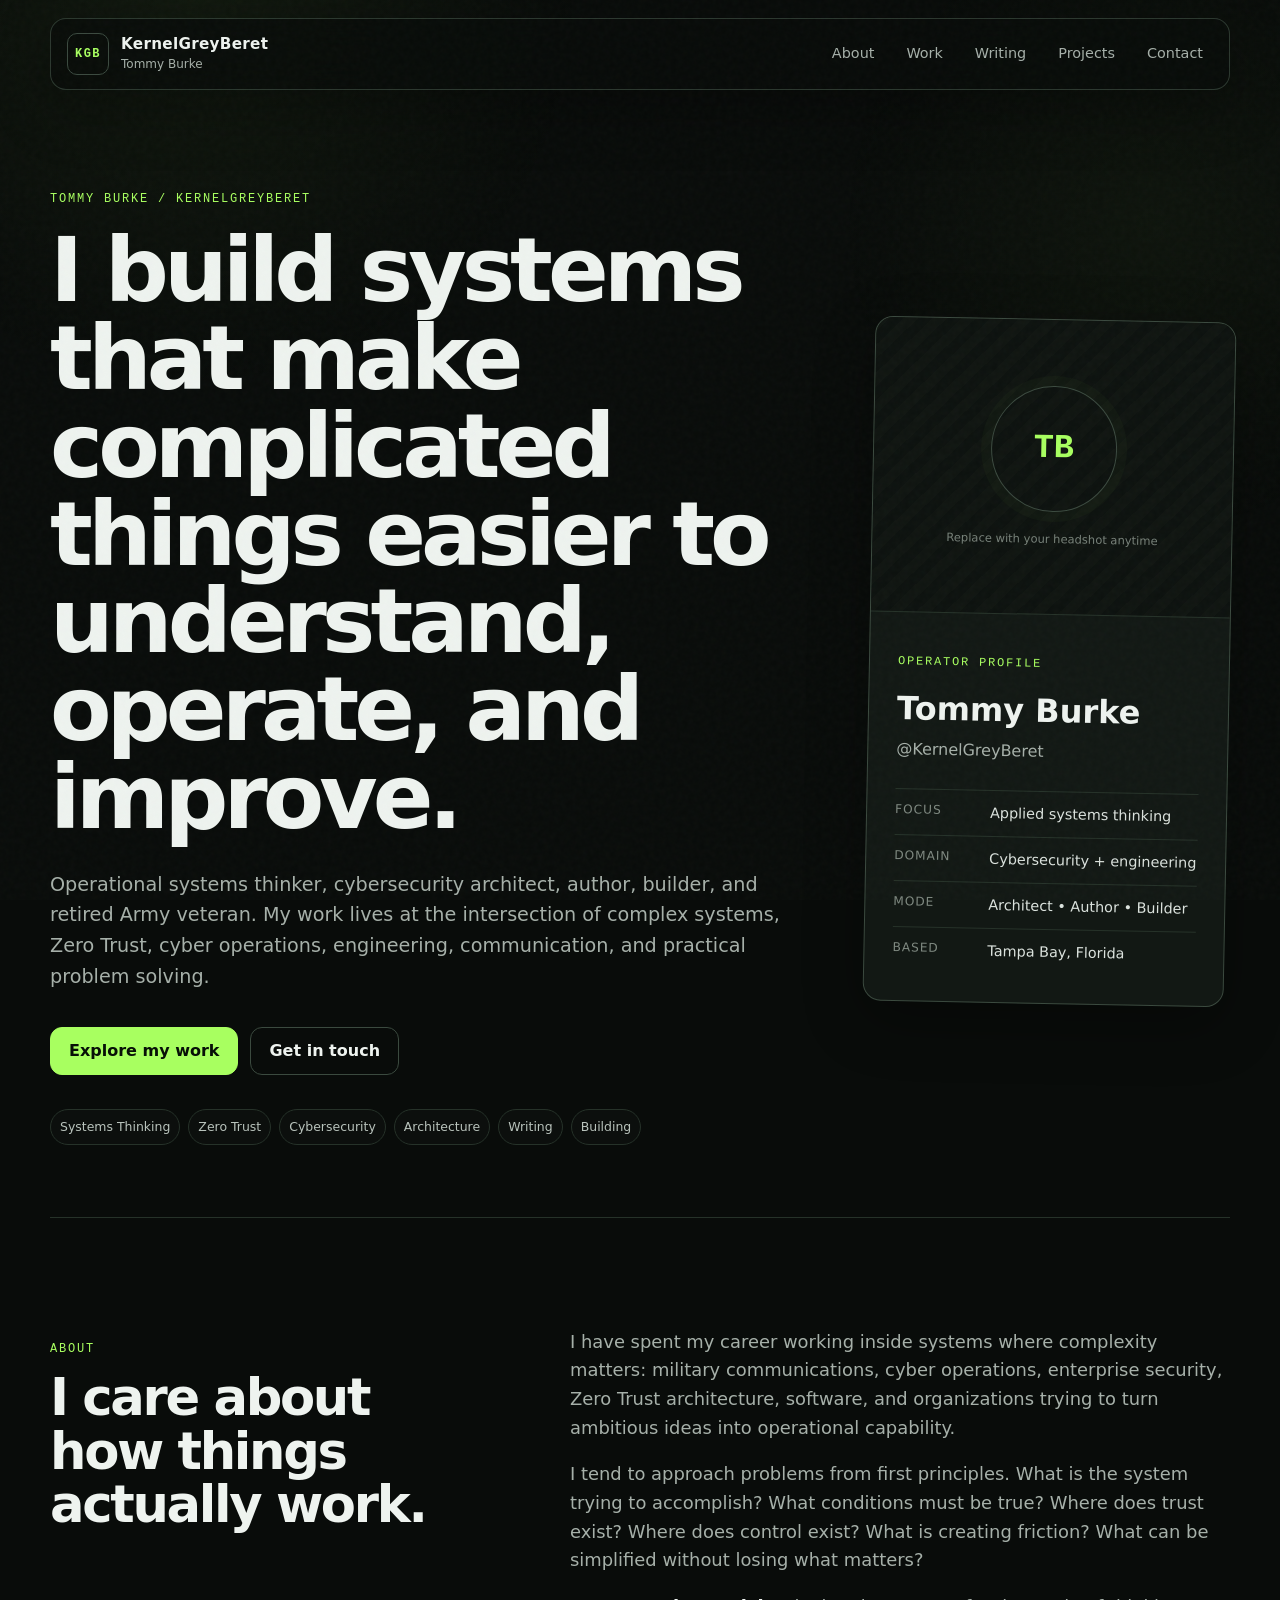
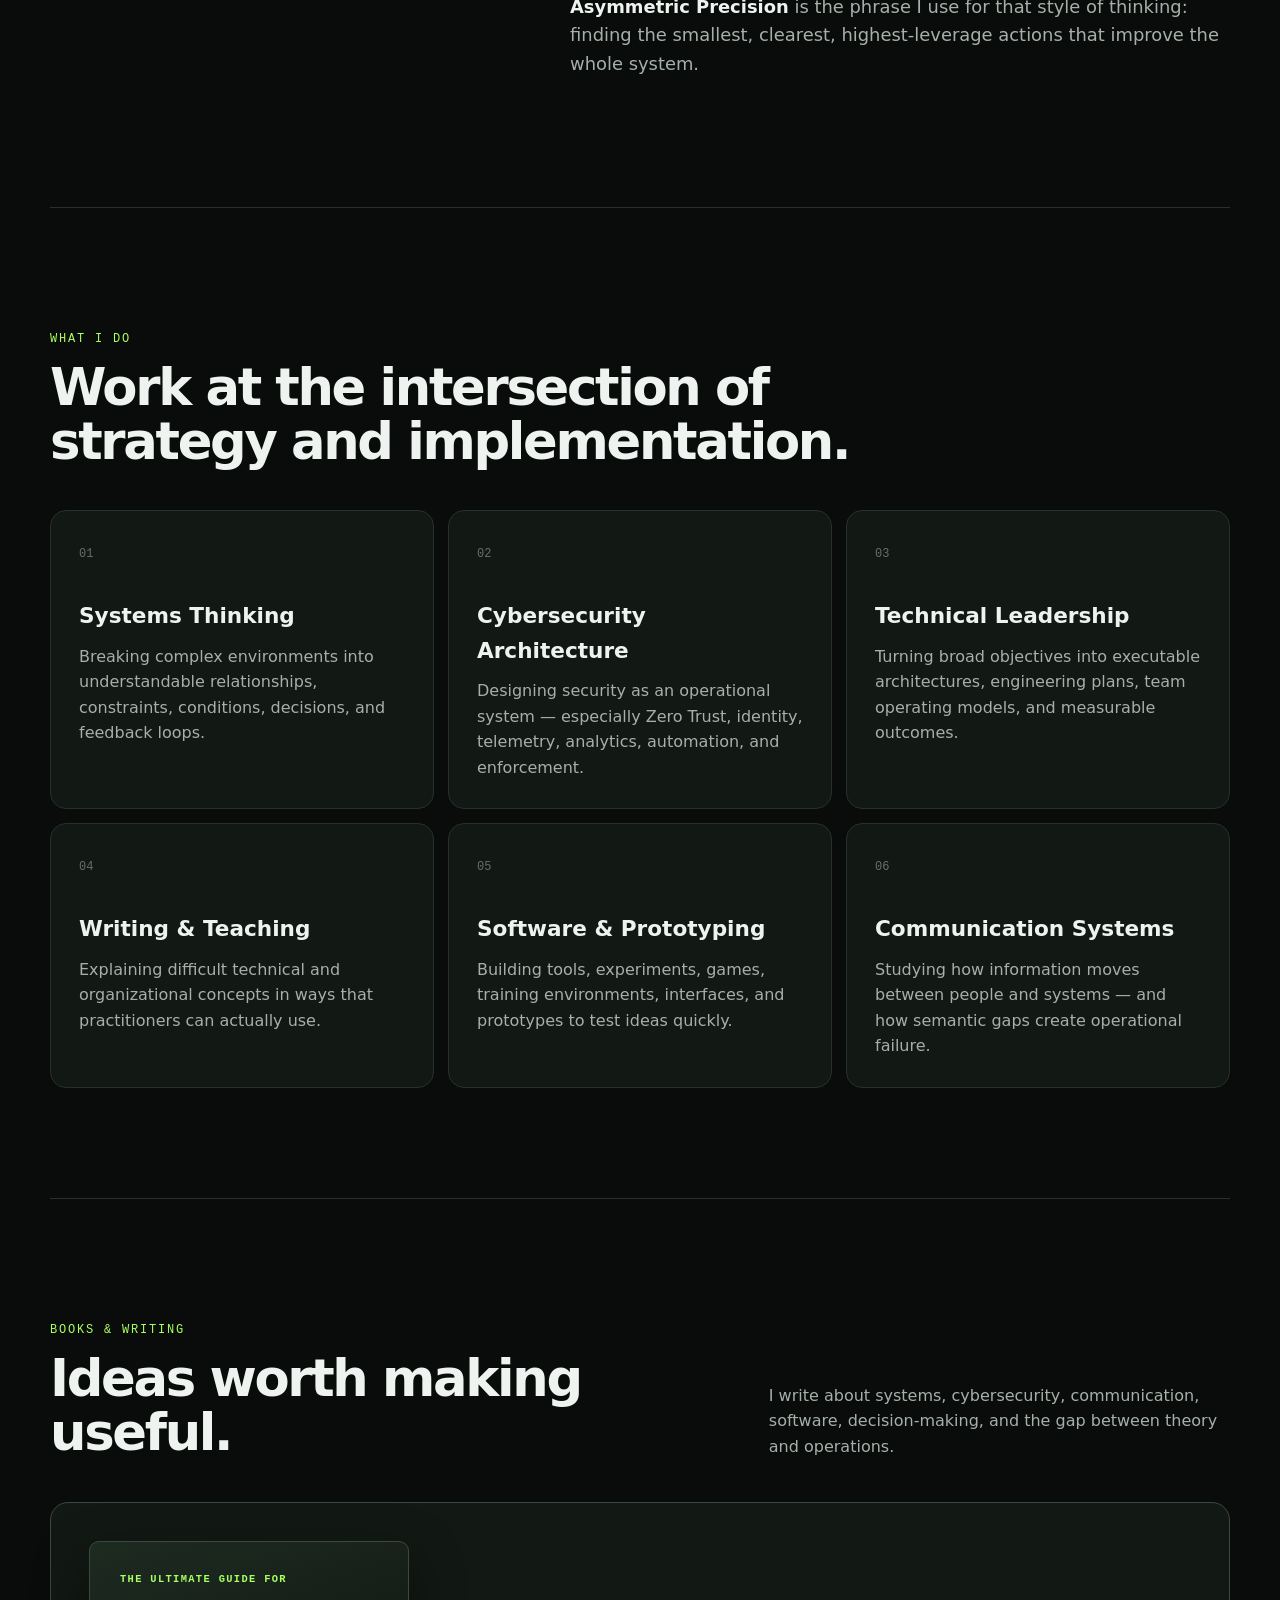
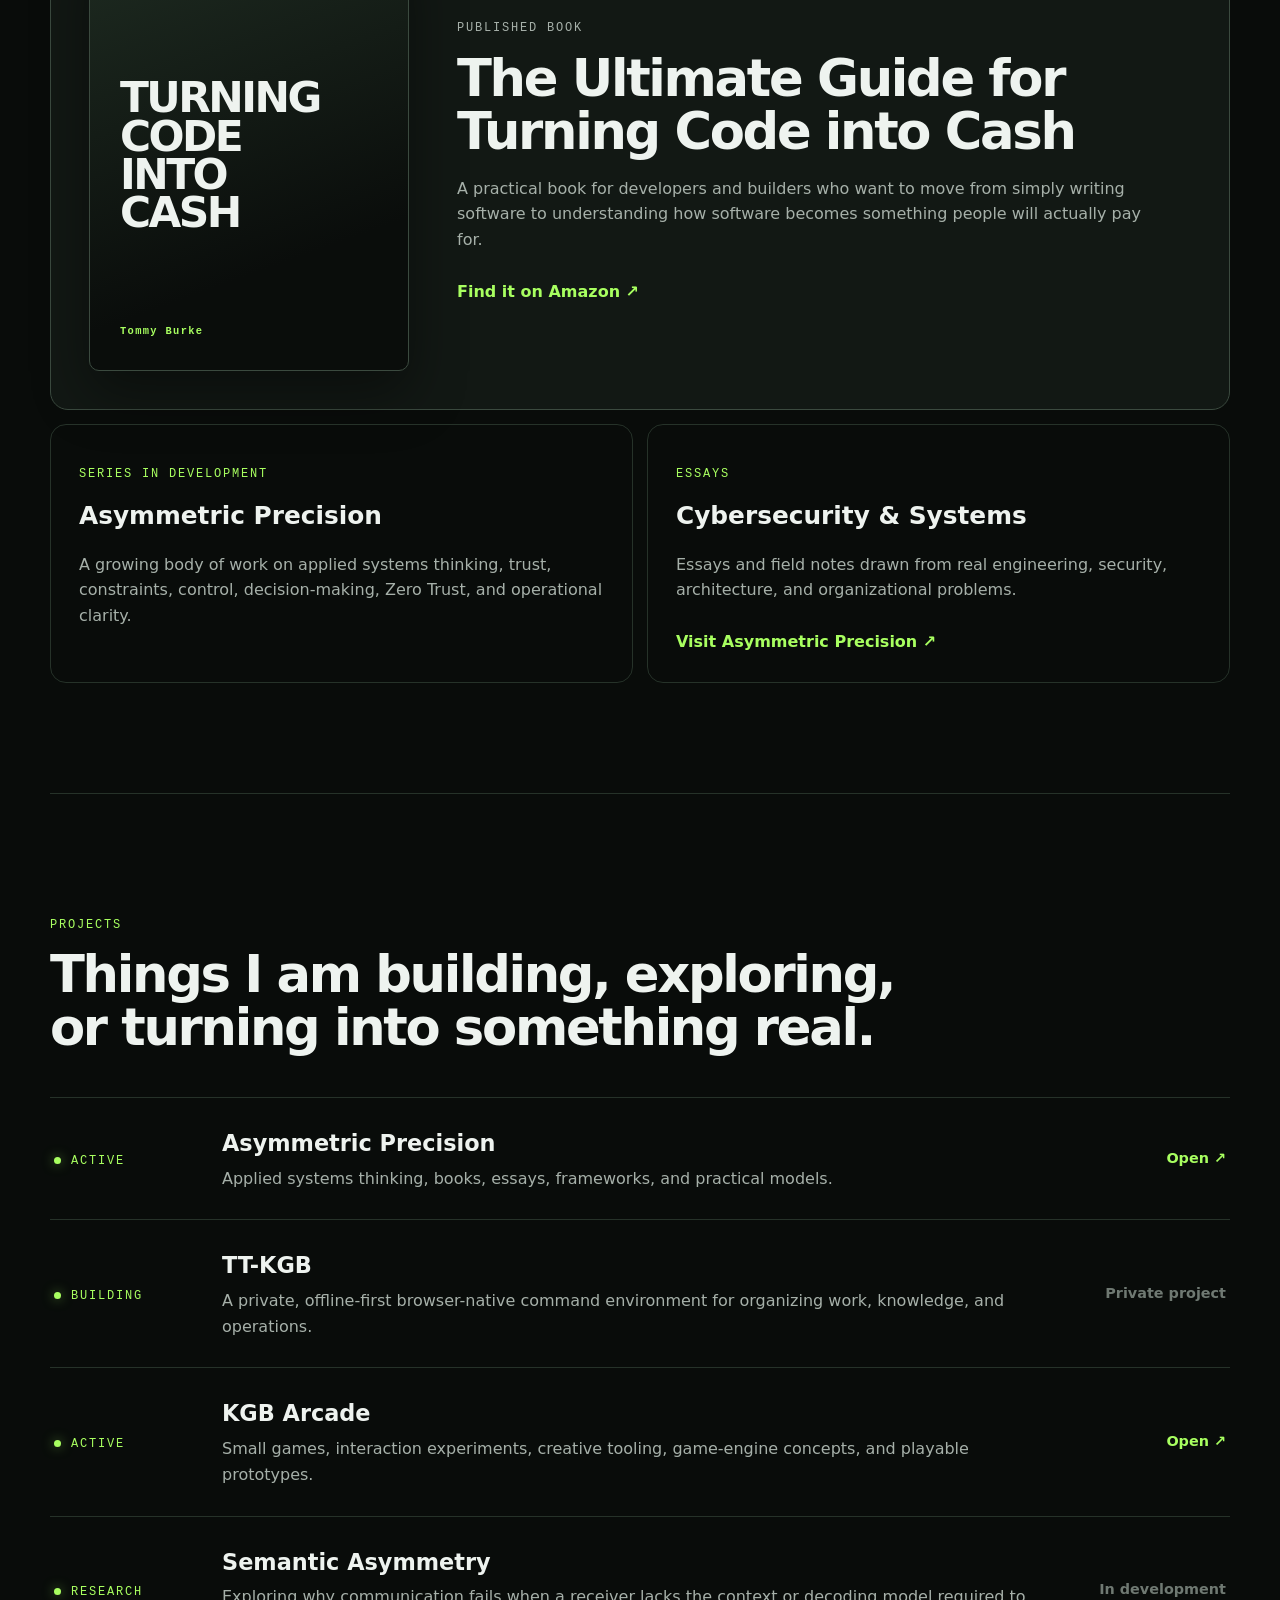
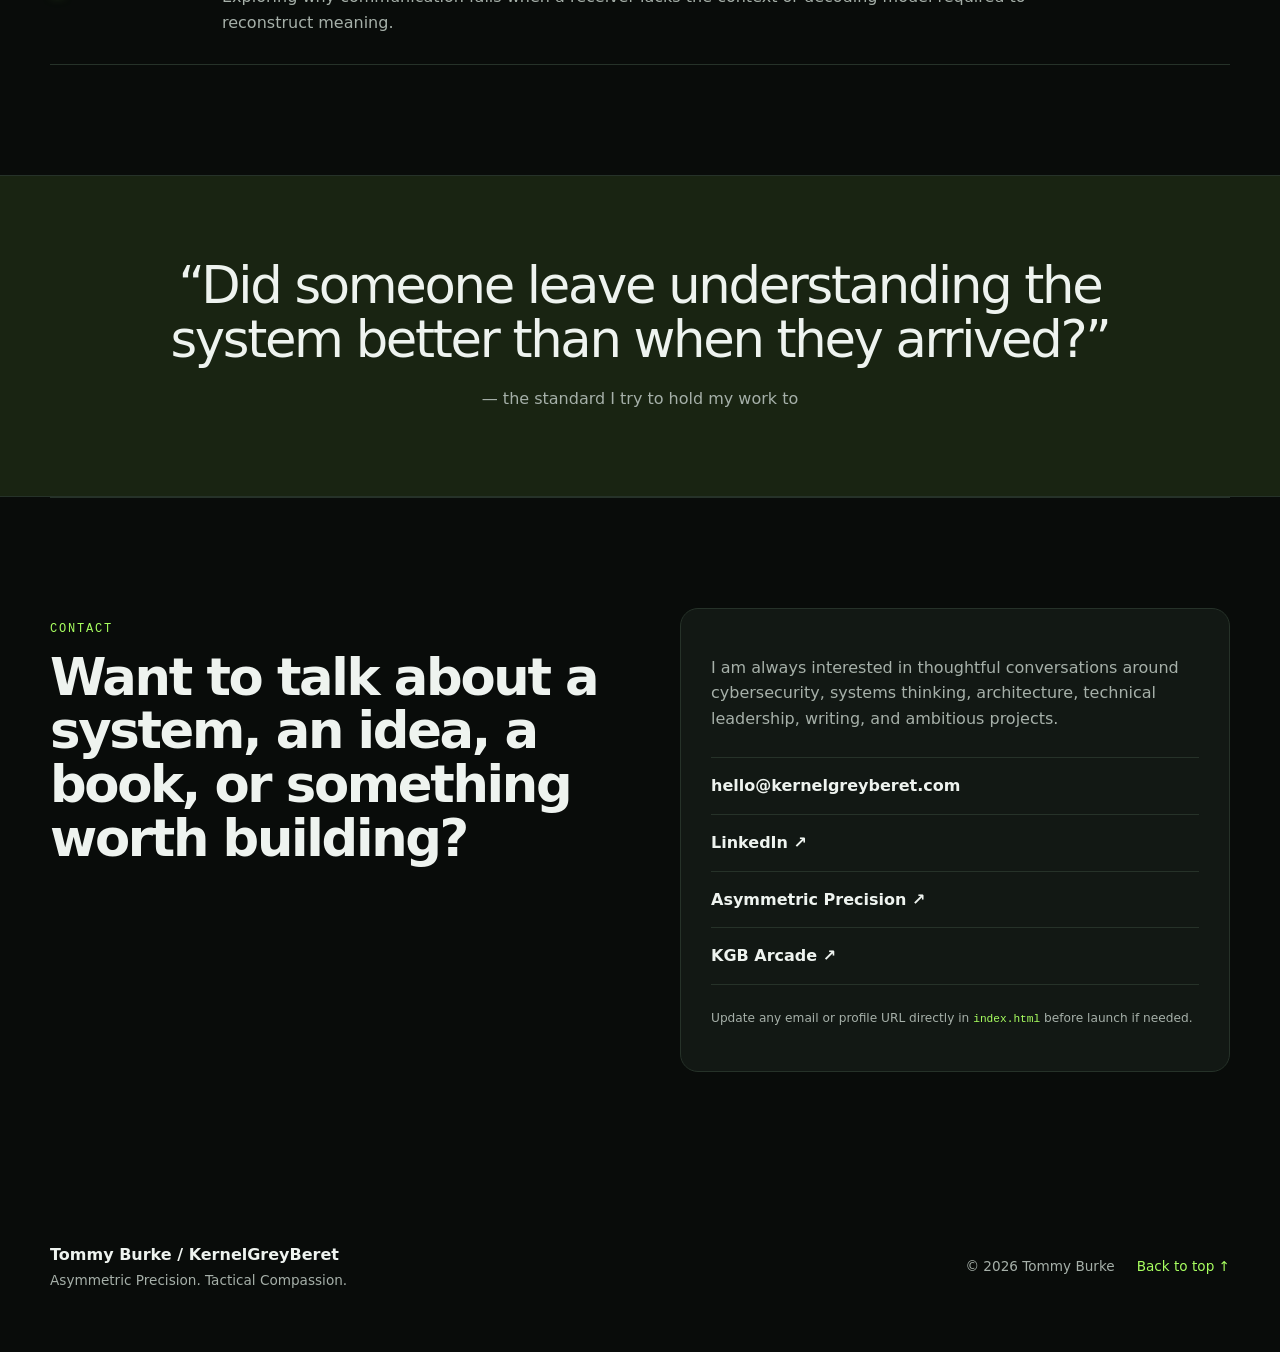
==== index.html @ e13ea1ca "Initial site setup" ====
<!DOCTYPE html>
<html lang="en">
<head>
  <meta charset="UTF-8" />
  <meta name="viewport" content="width=device-width, initial-scale=1.0" />
  <meta name="description" content="Tommy Burke — KernelGreyBeret. Operational systems thinker, cybersecurity architect, author, builder, and veteran." />
  <meta name="theme-color" content="#0a0d0b" />
  <meta property="og:title" content="Tommy Burke / KernelGreyBeret" />
  <meta property="og:description" content="Operational systems thinker. Cybersecurity architect. Author. Builder." />
  <meta property="og:type" content="website" />
  <meta property="og:url" content="https://kernelgreyberet.com/" />
  <title>Tommy Burke / KernelGreyBeret</title>
  <link rel="icon" href="assets/favicon.svg" type="image/svg+xml" />
  <link rel="stylesheet" href="assets/styles.css" />
  <script defer src="assets/script.js"></script>
</head>
<body>
  <div class="noise" aria-hidden="true"></div>

  <header class="site-header">
    <a class="brand" href="#top" aria-label="KernelGreyBeret home">
      <span class="brand-mark">KGB</span>
      <span class="brand-copy">
        <strong>KernelGreyBeret</strong>
        <small>Tommy Burke</small>
      </span>
    </a>

    <button class="menu-toggle" type="button" aria-label="Toggle navigation" aria-expanded="false">Menu</button>

    <nav class="site-nav" aria-label="Primary navigation">
      <a href="#about">About</a>
      <a href="#work">Work</a>
      <a href="#writing">Writing</a>
      <a href="#projects">Projects</a>
      <a href="#contact">Contact</a>
    </nav>
  </header>

  <main id="top">
    <section class="hero section-shell">
      <div class="hero-copy">
        <p class="eyebrow">TOMMY BURKE / KERNELGREYBERET</p>
        <h1>I build systems that make complicated things easier to understand, operate, and improve.</h1>
        <p class="hero-lede">
          Operational systems thinker, cybersecurity architect, author, builder, and retired Army veteran.
          My work lives at the intersection of complex systems, Zero Trust, cyber operations, engineering,
          communication, and practical problem solving.
        </p>
        <div class="hero-actions">
          <a class="button button-primary" href="#work">Explore my work</a>
          <a class="button button-secondary" href="#contact">Get in touch</a>
        </div>
        <div class="signal-line" aria-label="Areas of focus">
          <span>Systems Thinking</span>
          <span>Zero Trust</span>
          <span>Cybersecurity</span>
          <span>Architecture</span>
          <span>Writing</span>
          <span>Building</span>
        </div>
      </div>

      <aside class="identity-card" aria-label="Profile summary">
        <div class="avatar-placeholder">
          <span>TB</span>
          <small>Replace with your headshot anytime</small>
        </div>
        <div class="identity-card-body">
          <p class="mono-label">OPERATOR PROFILE</p>
          <h2>Tommy Burke</h2>
          <p class="handle">@KernelGreyBeret</p>
          <dl>
            <div><dt>Focus</dt><dd>Applied systems thinking</dd></div>
            <div><dt>Domain</dt><dd>Cybersecurity + engineering</dd></div>
            <div><dt>Mode</dt><dd>Architect • Author • Builder</dd></div>
            <div><dt>Based</dt><dd>Tampa Bay, Florida</dd></div>
          </dl>
        </div>
      </aside>
    </section>

    <section id="about" class="content-section section-shell two-column">
      <div>
        <p class="eyebrow">ABOUT</p>
        <h2>I care about how things actually work.</h2>
      </div>
      <div class="prose">
        <p>
          I have spent my career working inside systems where complexity matters: military communications,
          cyber operations, enterprise security, Zero Trust architecture, software, and organizations trying
          to turn ambitious ideas into operational capability.
        </p>
        <p>
          I tend to approach problems from first principles. What is the system trying to accomplish? What
          conditions must be true? Where does trust exist? Where does control exist? What is creating friction?
          What can be simplified without losing what matters?
        </p>
        <p>
          <strong>Asymmetric Precision</strong> is the phrase I use for that style of thinking: finding the
          smallest, clearest, highest-leverage actions that improve the whole system.
        </p>
      </div>
    </section>

    <section id="work" class="content-section section-shell">
      <div class="section-heading">
        <p class="eyebrow">WHAT I DO</p>
        <h2>Work at the intersection of strategy and implementation.</h2>
      </div>

      <div class="card-grid">
        <article class="work-card">
          <span class="card-number">01</span>
          <h3>Systems Thinking</h3>
          <p>Breaking complex environments into understandable relationships, constraints, conditions, decisions, and feedback loops.</p>
        </article>
        <article class="work-card">
          <span class="card-number">02</span>
          <h3>Cybersecurity Architecture</h3>
          <p>Designing security as an operational system — especially Zero Trust, identity, telemetry, analytics, automation, and enforcement.</p>
        </article>
        <article class="work-card">
          <span class="card-number">03</span>
          <h3>Technical Leadership</h3>
          <p>Turning broad objectives into executable architectures, engineering plans, team operating models, and measurable outcomes.</p>
        </article>
        <article class="work-card">
          <span class="card-number">04</span>
          <h3>Writing & Teaching</h3>
          <p>Explaining difficult technical and organizational concepts in ways that practitioners can actually use.</p>
        </article>
        <article class="work-card">
          <span class="card-number">05</span>
          <h3>Software & Prototyping</h3>
          <p>Building tools, experiments, games, training environments, interfaces, and prototypes to test ideas quickly.</p>
        </article>
        <article class="work-card">
          <span class="card-number">06</span>
          <h3>Communication Systems</h3>
          <p>Studying how information moves between people and systems — and how semantic gaps create operational failure.</p>
        </article>
      </div>
    </section>

    <section id="writing" class="content-section section-shell">
      <div class="section-heading split-heading">
        <div>
          <p class="eyebrow">BOOKS & WRITING</p>
          <h2>Ideas worth making useful.</h2>
        </div>
        <p>I write about systems, cybersecurity, communication, software, decision-making, and the gap between theory and operations.</p>
      </div>

      <div class="feature-panel">
        <div class="book-cover book-cover-text">
          <span>THE ULTIMATE GUIDE FOR</span>
          <strong>TURNING<br />CODE<br />INTO<br />CASH</strong>
          <small>Tommy Burke</small>
        </div>
        <div class="feature-copy">
          <p class="mono-label">PUBLISHED BOOK</p>
          <h3>The Ultimate Guide for Turning Code into Cash</h3>
          <p>
            A practical book for developers and builders who want to move from simply writing software to
            understanding how software becomes something people will actually pay for.
          </p>
          <div class="inline-actions">
            <a class="text-link" href="https://www.amazon.com/Ultimate-Guide-Turning-Code-into/dp/B0BTKNNZQ3" target="_blank" rel="noopener">Find it on Amazon ↗</a>
          </div>
        </div>
      </div>

      <div class="writing-grid">
        <article>
          <p class="mono-label">SERIES IN DEVELOPMENT</p>
          <h3>Asymmetric Precision</h3>
          <p>A growing body of work on applied systems thinking, trust, constraints, control, decision-making, Zero Trust, and operational clarity.</p>
        </article>
        <article>
          <p class="mono-label">ESSAYS</p>
          <h3>Cybersecurity & Systems</h3>
          <p>Essays and field notes drawn from real engineering, security, architecture, and organizational problems.</p>
          <a class="text-link" href="https://asymmetricprecision.com" target="_blank" rel="noopener">Visit Asymmetric Precision ↗</a>
        </article>
      </div>
    </section>

    <section id="projects" class="content-section section-shell">
      <div class="section-heading">
        <p class="eyebrow">PROJECTS</p>
        <h2>Things I am building, exploring, or turning into something real.</h2>
      </div>

      <div class="project-list">
        <article class="project-row">
          <div><span class="status-dot"></span><span class="mono-label">ACTIVE</span></div>
          <div><h3>Asymmetric Precision</h3><p>Applied systems thinking, books, essays, frameworks, and practical models.</p></div>
          <a href="https://asymmetricprecision.com" target="_blank" rel="noopener">Open ↗</a>
        </article>
        <article class="project-row">
          <div><span class="status-dot"></span><span class="mono-label">BUILDING</span></div>
          <div><h3>TT-KGB</h3><p>A private, offline-first browser-native command environment for organizing work, knowledge, and operations.</p></div>
          <span class="muted-link">Private project</span>
        </article>
        <article class="project-row">
          <div><span class="status-dot"></span><span class="mono-label">ACTIVE</span></div>
          <div><h3>KGB Arcade</h3><p>Small games, interaction experiments, creative tooling, game-engine concepts, and playable prototypes.</p></div>
          <a href="https://kgbarcade.com" target="_blank" rel="noopener">Open ↗</a>
        </article>
        <article class="project-row">
          <div><span class="status-dot"></span><span class="mono-label">RESEARCH</span></div>
          <div><h3>Semantic Asymmetry</h3><p>Exploring why communication fails when a receiver lacks the context or decoding model required to reconstruct meaning.</p></div>
          <span class="muted-link">In development</span>
        </article>
      </div>
    </section>

    <section class="quote-band">
      <div class="section-shell">
        <p>“Did someone leave understanding the system better than when they arrived?”</p>
        <span>— the standard I try to hold my work to</span>
      </div>
    </section>

    <section id="contact" class="content-section section-shell contact-section">
      <div>
        <p class="eyebrow">CONTACT</p>
        <h2>Want to talk about a system, an idea, a book, or something worth building?</h2>
      </div>
      <div class="contact-panel">
        <p>
          I am always interested in thoughtful conversations around cybersecurity, systems thinking,
          architecture, technical leadership, writing, and ambitious projects.
        </p>
        <div class="contact-links">
          <a href="mailto:hello@kernelgreyberet.com">hello@kernelgreyberet.com</a>
          <a href="https://www.linkedin.com/in/tommy-burke" target="_blank" rel="noopener">LinkedIn ↗</a>
          <a href="https://asymmetricprecision.com" target="_blank" rel="noopener">Asymmetric Precision ↗</a>
          <a href="https://kgbarcade.com" target="_blank" rel="noopener">KGB Arcade ↗</a>
        </div>
        <p class="contact-note">Update any email or profile URL directly in <code>index.html</code> before launch if needed.</p>
      </div>
    </section>
  </main>

  <footer class="site-footer section-shell">
    <div>
      <strong>Tommy Burke / KernelGreyBeret</strong>
      <p>Asymmetric Precision. Tactical Compassion.</p>
    </div>
    <div class="footer-right">
      <span>© <span id="year"></span> Tommy Burke</span>
      <a href="#top">Back to top ↑</a>
    </div>
  </footer>
</body>
</html>
---- assets/styles.css ----
:root {
  --bg: #090c0a;
  --bg-soft: #0f1411;
  --panel: #121814;
  --panel-2: #171f1a;
  --line: #263229;
  --line-bright: #3b4a3f;
  --text: #eef3ef;
  --muted: #a6b0a9;
  --accent: #a8ff60;
  --accent-soft: rgba(168, 255, 96, 0.10);
  --max: 1180px;
  --radius: 18px;
  --shadow: 0 18px 60px rgba(0, 0, 0, 0.32);
}

* { box-sizing: border-box; }
html { scroll-behavior: smooth; }
body {
  margin: 0;
  background: var(--bg);
  color: var(--text);
  font-family: Inter, ui-sans-serif, system-ui, -apple-system, BlinkMacSystemFont, "Segoe UI", sans-serif;
  line-height: 1.6;
}
body::before {
  content: "";
  position: fixed;
  inset: 0;
  pointer-events: none;
  background:
    radial-gradient(circle at 15% 0%, rgba(168,255,96,.05), transparent 28%),
    radial-gradient(circle at 90% 25%, rgba(168,255,96,.035), transparent 24%);
  z-index: -2;
}
a { color: inherit; }
img { max-width: 100%; display: block; }
code { color: var(--accent); font-family: "SFMono-Regular", Consolas, "Liberation Mono", monospace; font-size: .92em; }

.noise {
  position: fixed;
  inset: 0;
  pointer-events: none;
  opacity: .035;
  background-image: url("data:image/svg+xml,%3Csvg viewBox='0 0 180 180' xmlns='http://www.w3.org/2000/svg'%3E%3Cfilter id='n'%3E%3CfeTurbulence type='fractalNoise' baseFrequency='.9' numOctaves='3' stitchTiles='stitch'/%3E%3C/filter%3E%3Crect width='100%25' height='100%25' filter='url(%23n)' opacity='.8'/%3E%3C/svg%3E");
  z-index: 99;
}
.section-shell { width: min(calc(100% - 40px), var(--max)); margin-inline: auto; }
.site-header {
  width: min(calc(100% - 40px), var(--max));
  margin: 18px auto 0;
  min-height: 72px;
  display: flex;
  align-items: center;
  justify-content: space-between;
  gap: 24px;
  position: sticky;
  top: 12px;
  z-index: 50;
  padding: 12px 14px 12px 16px;
  border: 1px solid rgba(59,74,63,.7);
  background: rgba(9,12,10,.84);
  backdrop-filter: blur(16px);
  border-radius: 16px;
  box-shadow: var(--shadow);
}
.brand { display: flex; align-items: center; gap: 12px; text-decoration: none; min-width: 0; }
.brand-mark {
  width: 42px; height: 42px; display: grid; place-items: center;
  border: 1px solid var(--line-bright); border-radius: 10px;
  color: var(--accent); font: 700 12px/1 "SFMono-Regular", Consolas, monospace; letter-spacing: .12em;
}
.brand-copy { display: flex; flex-direction: column; line-height: 1.15; }
.brand-copy strong { font-size: .95rem; letter-spacing: .02em; }
.brand-copy small { color: var(--muted); font-size: .75rem; margin-top: 4px; }
.site-nav { display: flex; gap: 8px; flex-wrap: wrap; }
.site-nav a { text-decoration: none; color: var(--muted); font-size: .9rem; padding: 10px 12px; border-radius: 10px; }
.site-nav a:hover { color: var(--text); background: var(--panel); }
.menu-toggle { display: none; }

.hero { min-height: 760px; display: grid; grid-template-columns: minmax(0, 1.55fr) minmax(300px, .75fr); gap: 72px; align-items: center; padding: 88px 0 72px; }
.eyebrow, .mono-label {
  color: var(--accent);
  font-family: "SFMono-Regular", Consolas, "Liberation Mono", monospace;
  font-size: .75rem;
  letter-spacing: .15em;
  text-transform: uppercase;
}
.hero h1 { font-size: clamp(3rem, 7vw, 6.7rem); line-height: .98; letter-spacing: -.055em; margin: 18px 0 28px; max-width: 980px; }
.hero-lede { color: var(--muted); font-size: clamp(1.05rem, 1.5vw, 1.32rem); max-width: 790px; }
.hero-actions { display: flex; gap: 12px; flex-wrap: wrap; margin: 34px 0 34px; }
.button { display: inline-flex; align-items: center; justify-content: center; min-height: 48px; padding: 0 18px; border-radius: 12px; text-decoration: none; font-weight: 700; border: 1px solid var(--line-bright); }
.button-primary { background: var(--accent); color: #071007; border-color: var(--accent); }
.button-primary:hover { filter: brightness(.92); }
.button-secondary:hover { background: var(--panel-2); }
.signal-line { display: flex; gap: 8px; flex-wrap: wrap; }
.signal-line span { color: #b9c3bc; font-size: .78rem; border: 1px solid var(--line); padding: 7px 9px; border-radius: 999px; background: rgba(255,255,255,.015); }
.identity-card { border: 1px solid var(--line-bright); border-radius: var(--radius); overflow: hidden; background: linear-gradient(180deg, rgba(168,255,96,.045), transparent 44%), var(--panel); box-shadow: var(--shadow); transform: rotate(1.1deg); }
.avatar-placeholder { aspect-ratio: 1 / .82; display: grid; place-items: center; align-content: center; border-bottom: 1px solid var(--line); background: repeating-linear-gradient(135deg, #101511 0 10px, #0d120f 10px 20px); }
.avatar-placeholder span { width: 126px; height: 126px; border-radius: 50%; display: grid; place-items: center; border: 1px solid var(--line-bright); color: var(--accent); font: 700 2.1rem/1 "SFMono-Regular", Consolas, monospace; box-shadow: 0 0 0 10px rgba(168,255,96,.025); }
.avatar-placeholder small { margin-top: 18px; color: #778179; font-size: .72rem; }
.identity-card-body { padding: 28px; }
.identity-card-body h2 { margin: 8px 0 0; font-size: 2rem; }
.handle { color: var(--muted); margin-top: 2px; }
dl { margin: 26px 0 0; }
dl div { display: grid; grid-template-columns: 85px 1fr; gap: 10px; padding: 11px 0; border-top: 1px solid var(--line); }
dt { color: #7f8981; font-size: .76rem; text-transform: uppercase; letter-spacing: .08em; }
dd { margin: 0; color: #dbe2dd; font-size: .9rem; }

.content-section { padding: 110px 0; border-top: 1px solid var(--line); }
.two-column { display: grid; grid-template-columns: .8fr 1.2fr; gap: 80px; }
.content-section h2 { font-size: clamp(2.2rem, 4vw, 4.1rem); line-height: 1.05; letter-spacing: -.045em; margin: 12px 0 0; }
.prose { color: var(--muted); font-size: 1.12rem; max-width: 760px; }
.prose p:first-child { margin-top: 0; }
.prose strong { color: var(--text); }
.section-heading { margin-bottom: 42px; max-width: 900px; }
.split-heading { max-width: none; display: grid; grid-template-columns: 1fr .7fr; gap: 60px; align-items: end; }
.split-heading > p { color: var(--muted); margin: 0; }
.card-grid { display: grid; grid-template-columns: repeat(3, 1fr); gap: 14px; }
.work-card { min-height: 250px; padding: 28px; border: 1px solid var(--line); border-radius: 16px; background: var(--panel); transition: transform .2s ease, border-color .2s ease, background .2s ease; }
.work-card:hover { transform: translateY(-4px); border-color: var(--line-bright); background: var(--panel-2); }
.card-number { font-family: "SFMono-Regular", Consolas, monospace; font-size: .75rem; color: #667168; }
.work-card h3 { font-size: 1.35rem; margin: 34px 0 10px; }
.work-card p { color: var(--muted); margin: 0; }

.feature-panel { display: grid; grid-template-columns: 320px 1fr; gap: 48px; align-items: center; padding: 38px; border: 1px solid var(--line-bright); border-radius: var(--radius); background: var(--panel); }
.book-cover { min-height: 430px; border-radius: 10px; box-shadow: 0 22px 55px rgba(0,0,0,.42); }
.book-cover-text { padding: 30px; display: flex; flex-direction: column; justify-content: space-between; background: linear-gradient(160deg, #1e2b21, #0a0d0b 72%); border: 1px solid var(--line-bright); }
.book-cover-text span, .book-cover-text small { color: var(--accent); font: 700 .65rem/1.5 "SFMono-Regular", Consolas, monospace; letter-spacing: .13em; }
.book-cover-text strong { font-size: 2.65rem; line-height: .9; letter-spacing: -.06em; }
.feature-copy h3 { font-size: clamp(2rem, 4vw, 3.6rem); line-height: 1.03; margin: 14px 0 18px; letter-spacing: -.045em; }
.feature-copy p { color: var(--muted); max-width: 690px; }
.text-link { display: inline-block; margin-top: 10px; color: var(--accent); text-decoration: none; font-weight: 700; }
.text-link:hover { text-decoration: underline; }
.writing-grid { display: grid; grid-template-columns: 1fr 1fr; gap: 14px; margin-top: 14px; }
.writing-grid article { padding: 28px; border: 1px solid var(--line); border-radius: 16px; }
.writing-grid h3 { font-size: 1.55rem; margin: 8px 0; }
.writing-grid p:not(.mono-label) { color: var(--muted); }

.project-list { border-top: 1px solid var(--line); }
.project-row { display: grid; grid-template-columns: 140px 1fr 150px; gap: 28px; align-items: center; padding: 28px 4px; border-bottom: 1px solid var(--line); }
.project-row h3 { margin: 0 0 4px; font-size: 1.4rem; }
.project-row p { margin: 0; color: var(--muted); }
.project-row > a, .muted-link { justify-self: end; text-decoration: none; color: var(--accent); font-weight: 700; font-size: .9rem; }
.muted-link { color: #6f7972; }
.status-dot { display: inline-block; width: 7px; height: 7px; border-radius: 50%; background: var(--accent); margin-right: 10px; box-shadow: 0 0 12px rgba(168,255,96,.5); }
.quote-band { border-top: 1px solid var(--line); border-bottom: 1px solid var(--line); background: var(--accent-soft); }
.quote-band .section-shell { min-height: 320px; display: flex; flex-direction: column; align-items: center; justify-content: center; text-align: center; }
.quote-band p { max-width: 980px; margin: 0; font-size: clamp(2rem, 4vw, 4.5rem); line-height: 1.05; letter-spacing: -.045em; }
.quote-band span { margin-top: 20px; color: var(--muted); }
.contact-section { display: grid; grid-template-columns: 1fr 1fr; gap: 80px; align-items: start; }
.contact-panel { padding: 30px; border: 1px solid var(--line); border-radius: var(--radius); background: var(--panel); }
.contact-panel > p { color: var(--muted); }
.contact-links { display: grid; margin-top: 26px; border-top: 1px solid var(--line); }
.contact-links a { text-decoration: none; padding: 15px 0; border-bottom: 1px solid var(--line); font-weight: 700; }
.contact-links a:hover { color: var(--accent); }
.contact-note { font-size: .76rem; margin-top: 24px; }
.site-footer { min-height: 170px; display: flex; align-items: center; justify-content: space-between; gap: 24px; color: var(--muted); }
.site-footer strong { color: var(--text); }
.site-footer p { margin: 3px 0 0; font-size: .85rem; }
.footer-right { display: flex; gap: 22px; align-items: center; font-size: .85rem; }
.footer-right a { text-decoration: none; color: var(--accent); }

@media (max-width: 940px) {
  .site-header { align-items: center; }
  .menu-toggle { display: inline-flex; background: transparent; border: 1px solid var(--line-bright); color: var(--text); border-radius: 10px; padding: 9px 12px; }
  .site-nav { display: none; position: absolute; top: calc(100% + 8px); right: 0; left: 0; padding: 12px; background: var(--bg-soft); border: 1px solid var(--line-bright); border-radius: 14px; box-shadow: var(--shadow); }
  .site-nav.open { display: grid; }
  .site-nav a { padding: 12px; }
  .hero { grid-template-columns: 1fr; min-height: auto; gap: 40px; padding-top: 86px; }
  .identity-card { max-width: 540px; transform: none; }
  .two-column, .split-heading, .contact-section { grid-template-columns: 1fr; gap: 34px; }
  .card-grid { grid-template-columns: repeat(2, 1fr); }
  .feature-panel { grid-template-columns: 240px 1fr; gap: 30px; }
  .book-cover { min-height: 350px; }
  .book-cover-text strong { font-size: 2rem; }
}

@media (max-width: 680px) {
  .section-shell, .site-header { width: min(calc(100% - 24px), var(--max)); }
  .site-header { top: 8px; margin-top: 10px; }
  .brand-copy strong { font-size: .85rem; }
  .hero { padding: 68px 0 60px; }
  .hero h1 { font-size: clamp(2.75rem, 14vw, 4.5rem); }
  .content-section { padding: 78px 0; }
  .card-grid, .writing-grid { grid-template-columns: 1fr; }
  .feature-panel { grid-template-columns: 1fr; padding: 22px; }
  .book-cover { max-width: 300px; width: 100%; margin: 0 auto; }
  .project-row { grid-template-columns: 1fr; gap: 10px; padding: 24px 2px; }
  .project-row > a, .muted-link { justify-self: start; }
  .quote-band .section-shell { min-height: 260px; }
  .site-footer { align-items: flex-start; flex-direction: column; justify-content: center; }
  .footer-right { flex-direction: column; align-items: flex-start; gap: 8px; }
}
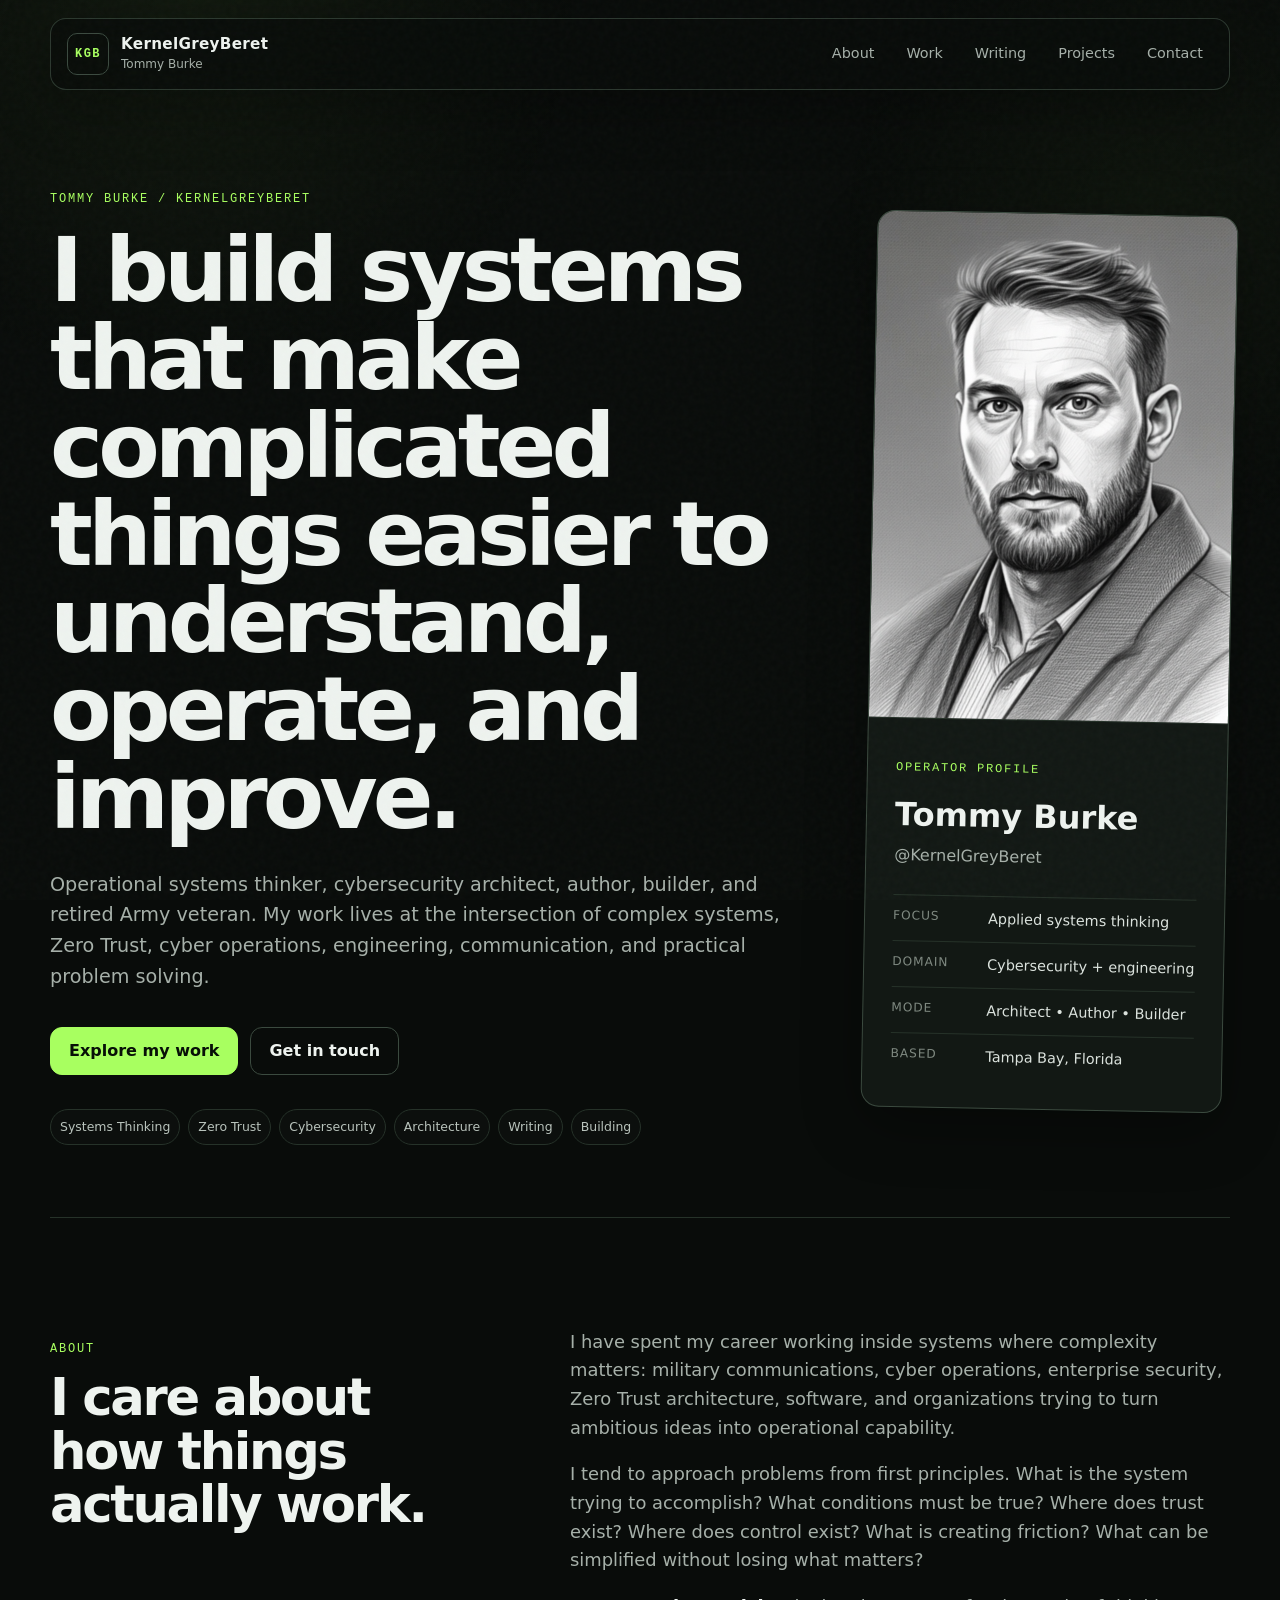
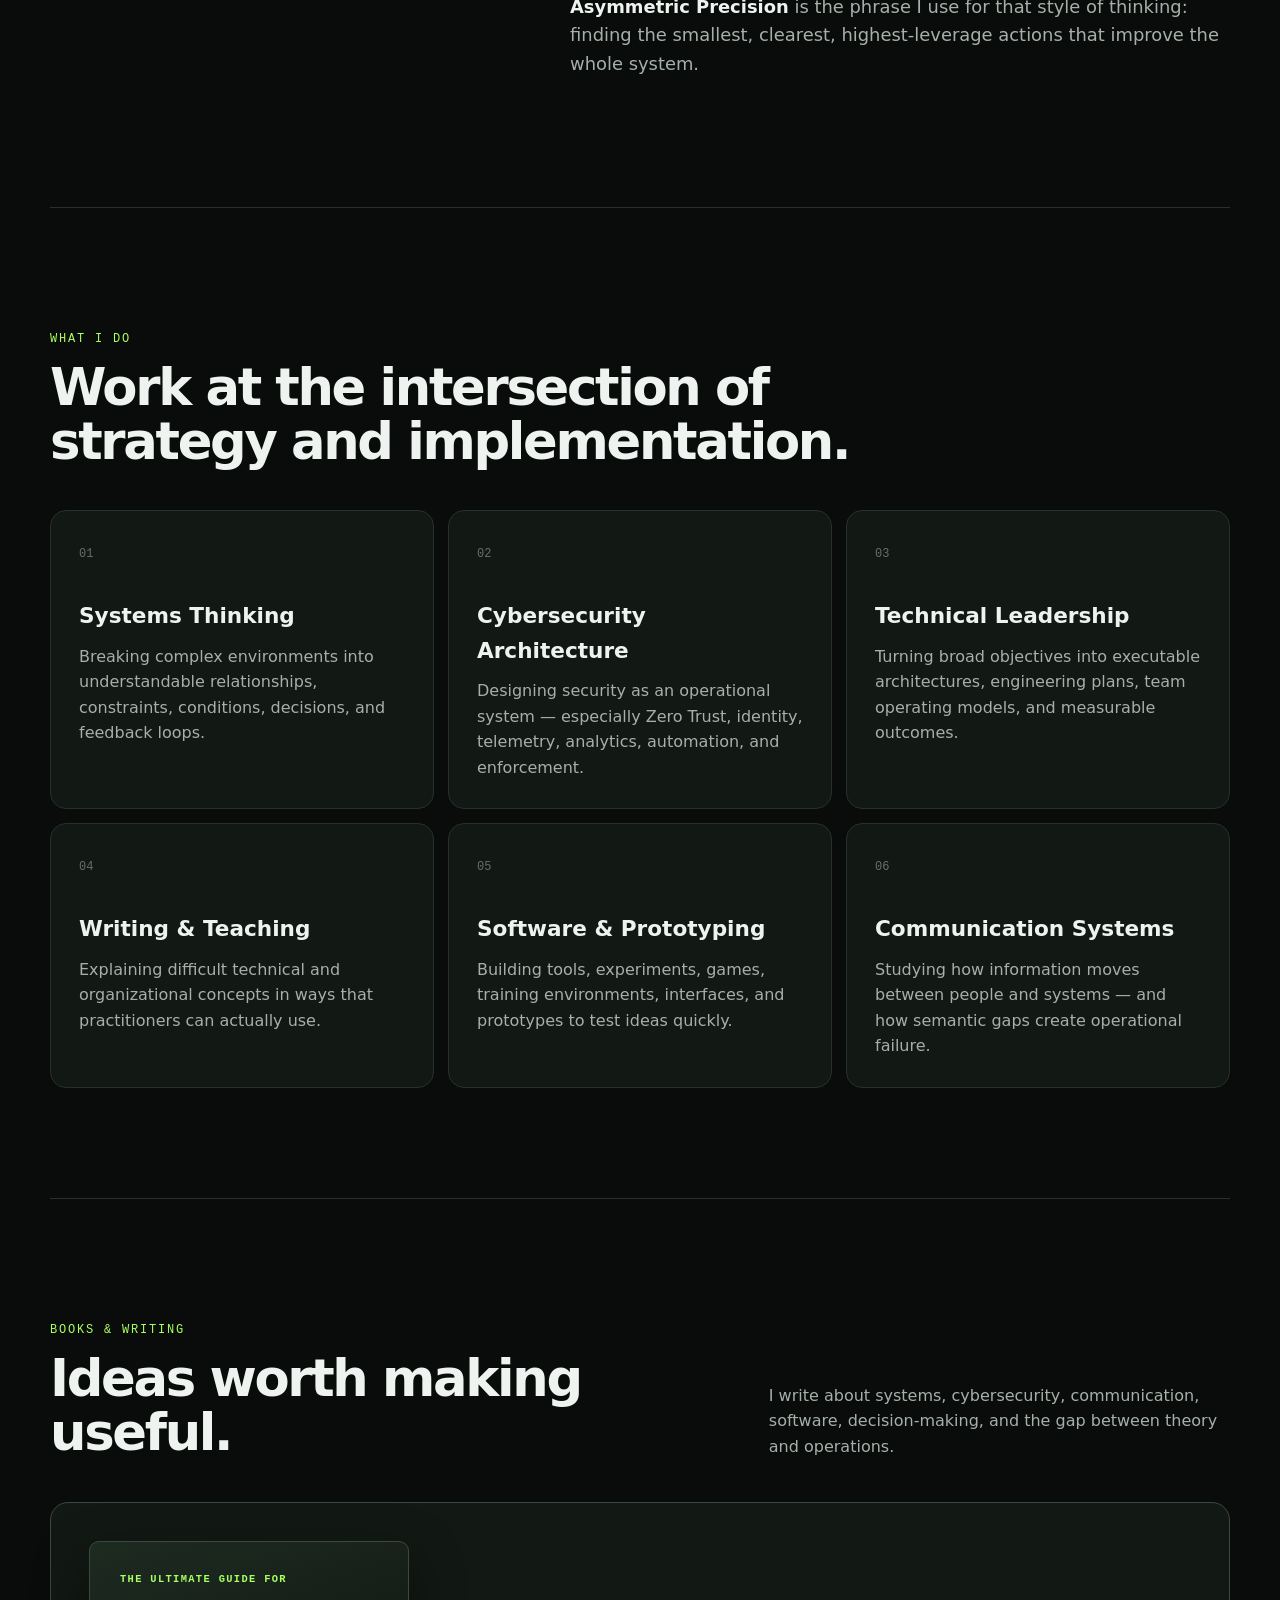
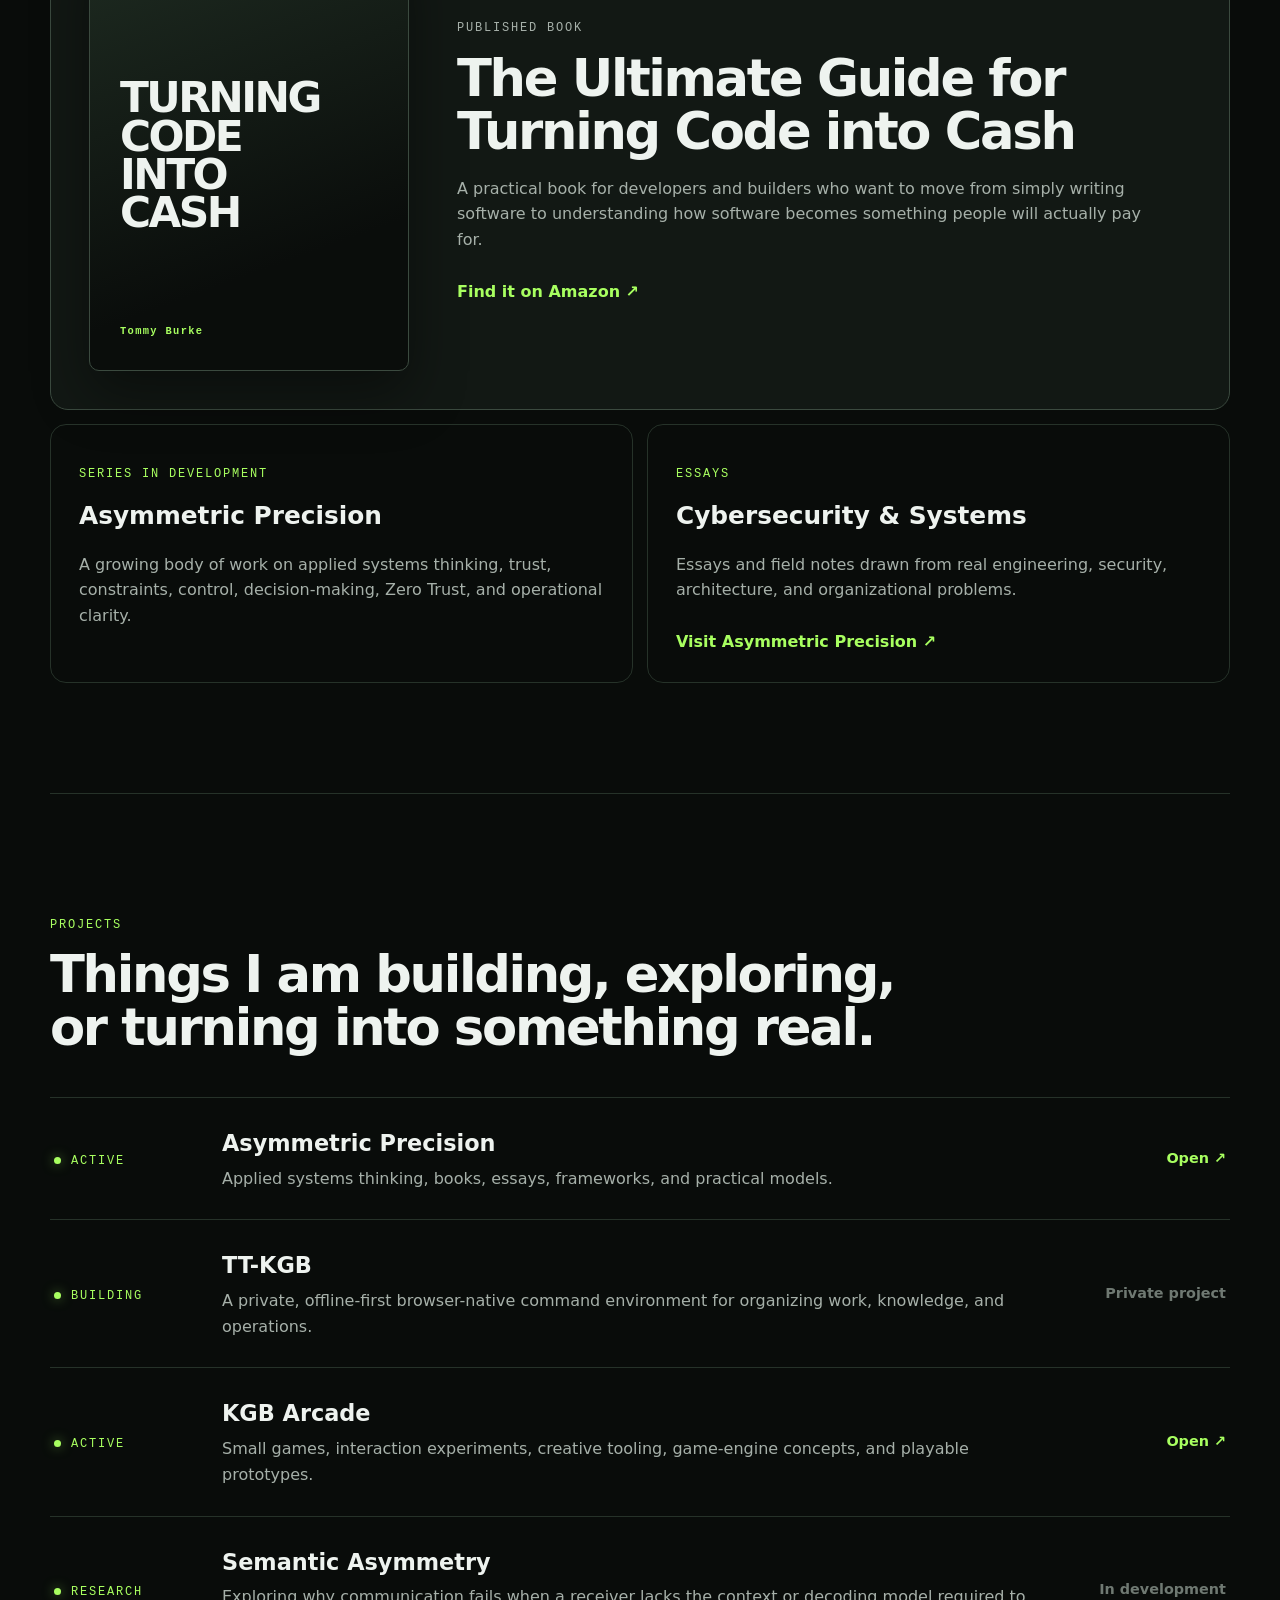
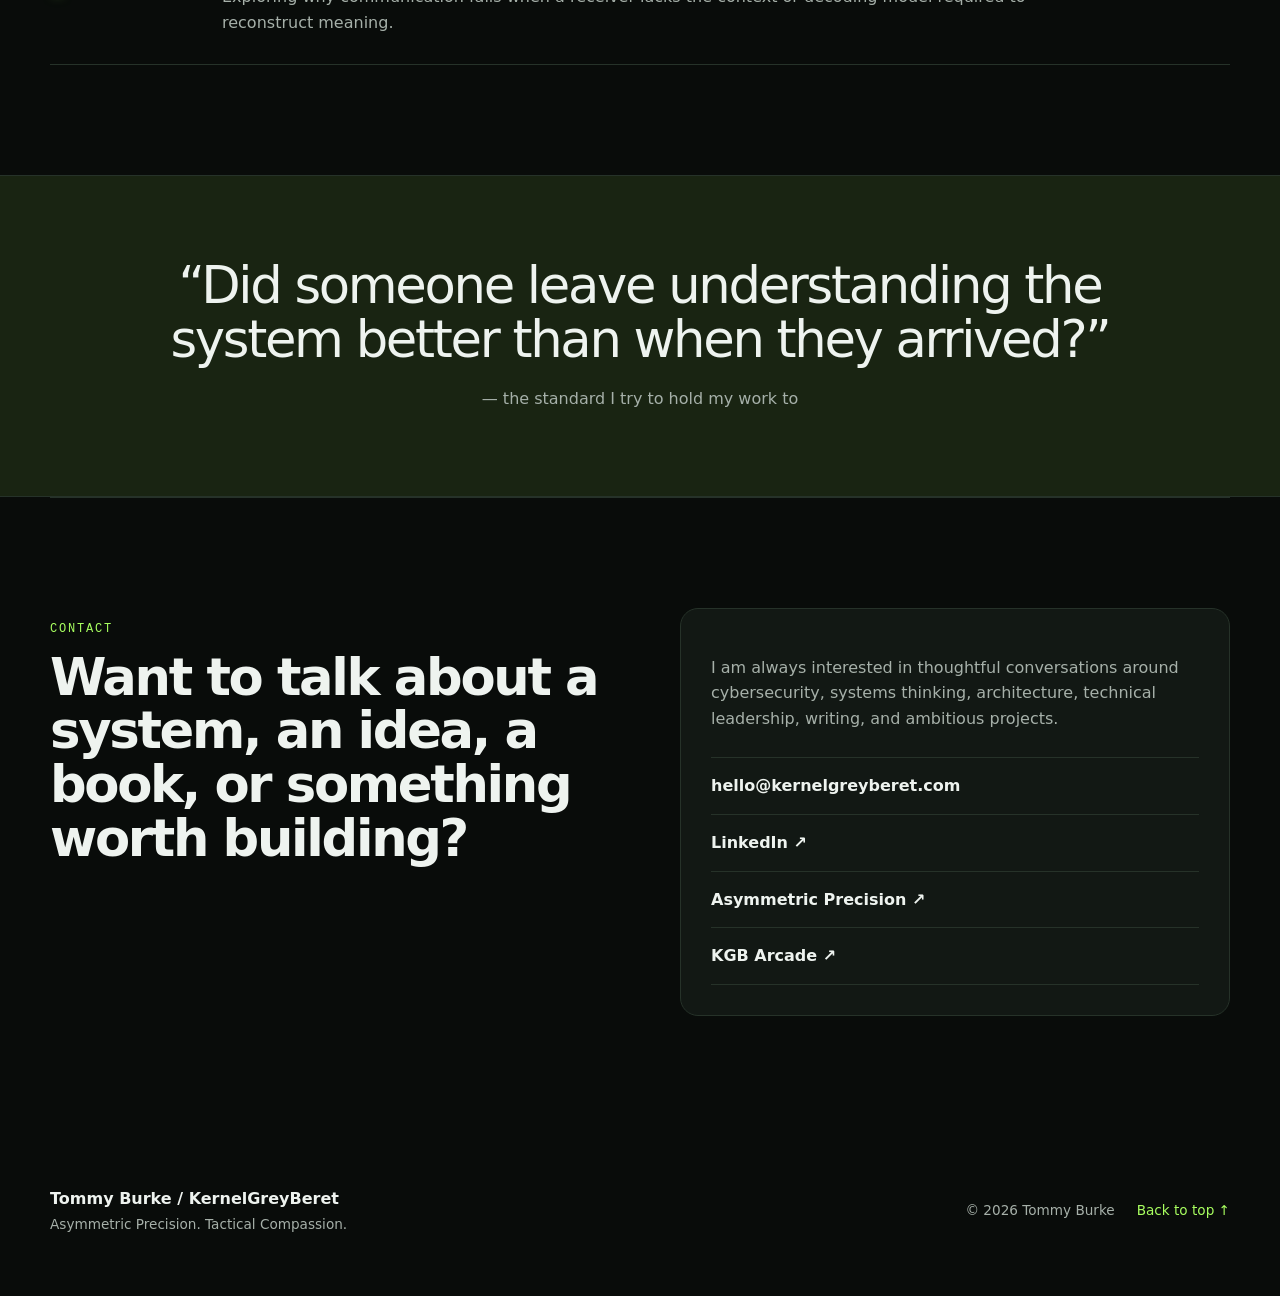
==== commit 4f8ca402: "Update index.html" ====
--- a/index.html
+++ b/index.html
@@ -63,8 +63,7 @@
 
       <aside class="identity-card" aria-label="Profile summary">
         <div class="avatar-placeholder">
-          <span>TB</span>
-          <small>Replace with your headshot anytime</small>
+          <img src="assets/tommy-burke.jpg" alt="Tommy Burke" style="width:100%;height:100%;object-fit:cover;" />
         </div>
         <div class="identity-card-body">
           <p class="mono-label">OPERATOR PROFILE</p>
@@ -239,7 +238,6 @@
           <a href="https://asymmetricprecision.com" target="_blank" rel="noopener">Asymmetric Precision ↗</a>
           <a href="https://kgbarcade.com" target="_blank" rel="noopener">KGB Arcade ↗</a>
         </div>
-        <p class="contact-note">Update any email or profile URL directly in <code>index.html</code> before launch if needed.</p>
       </div>
     </section>
   </main>
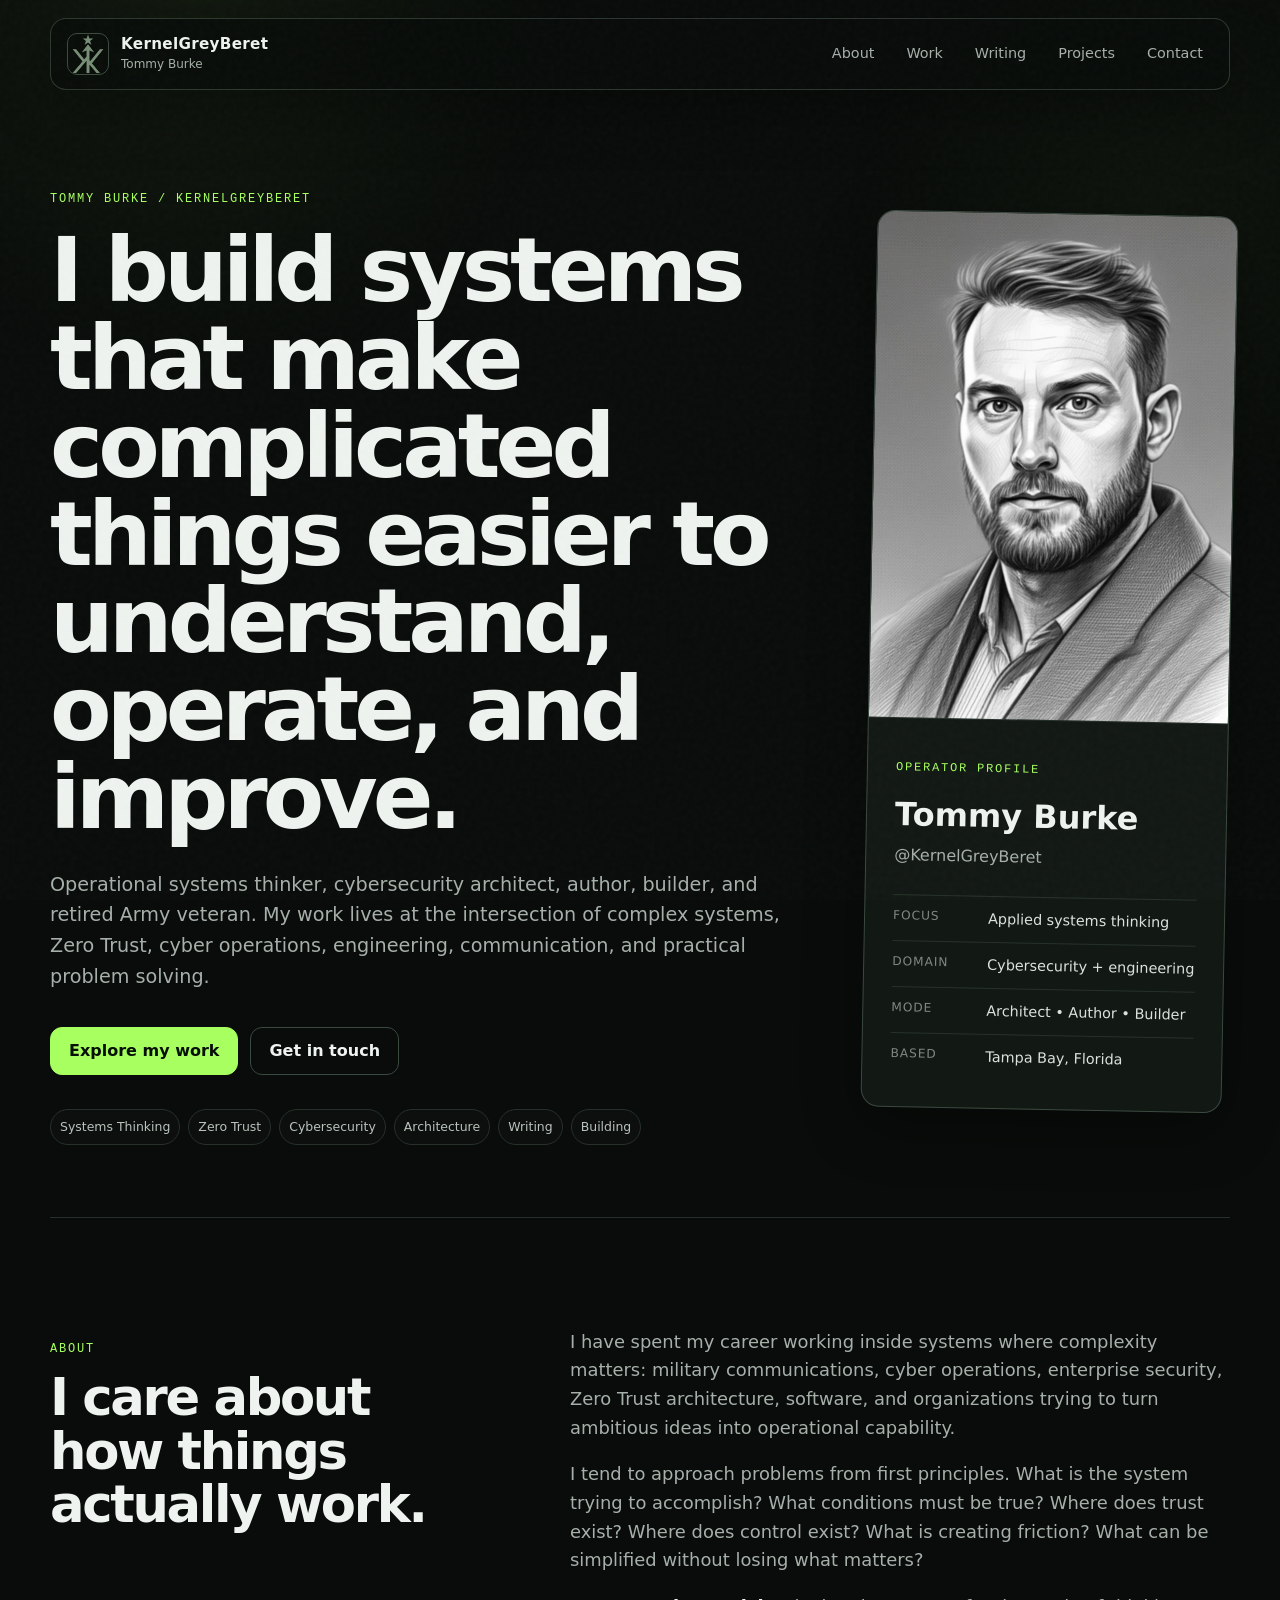
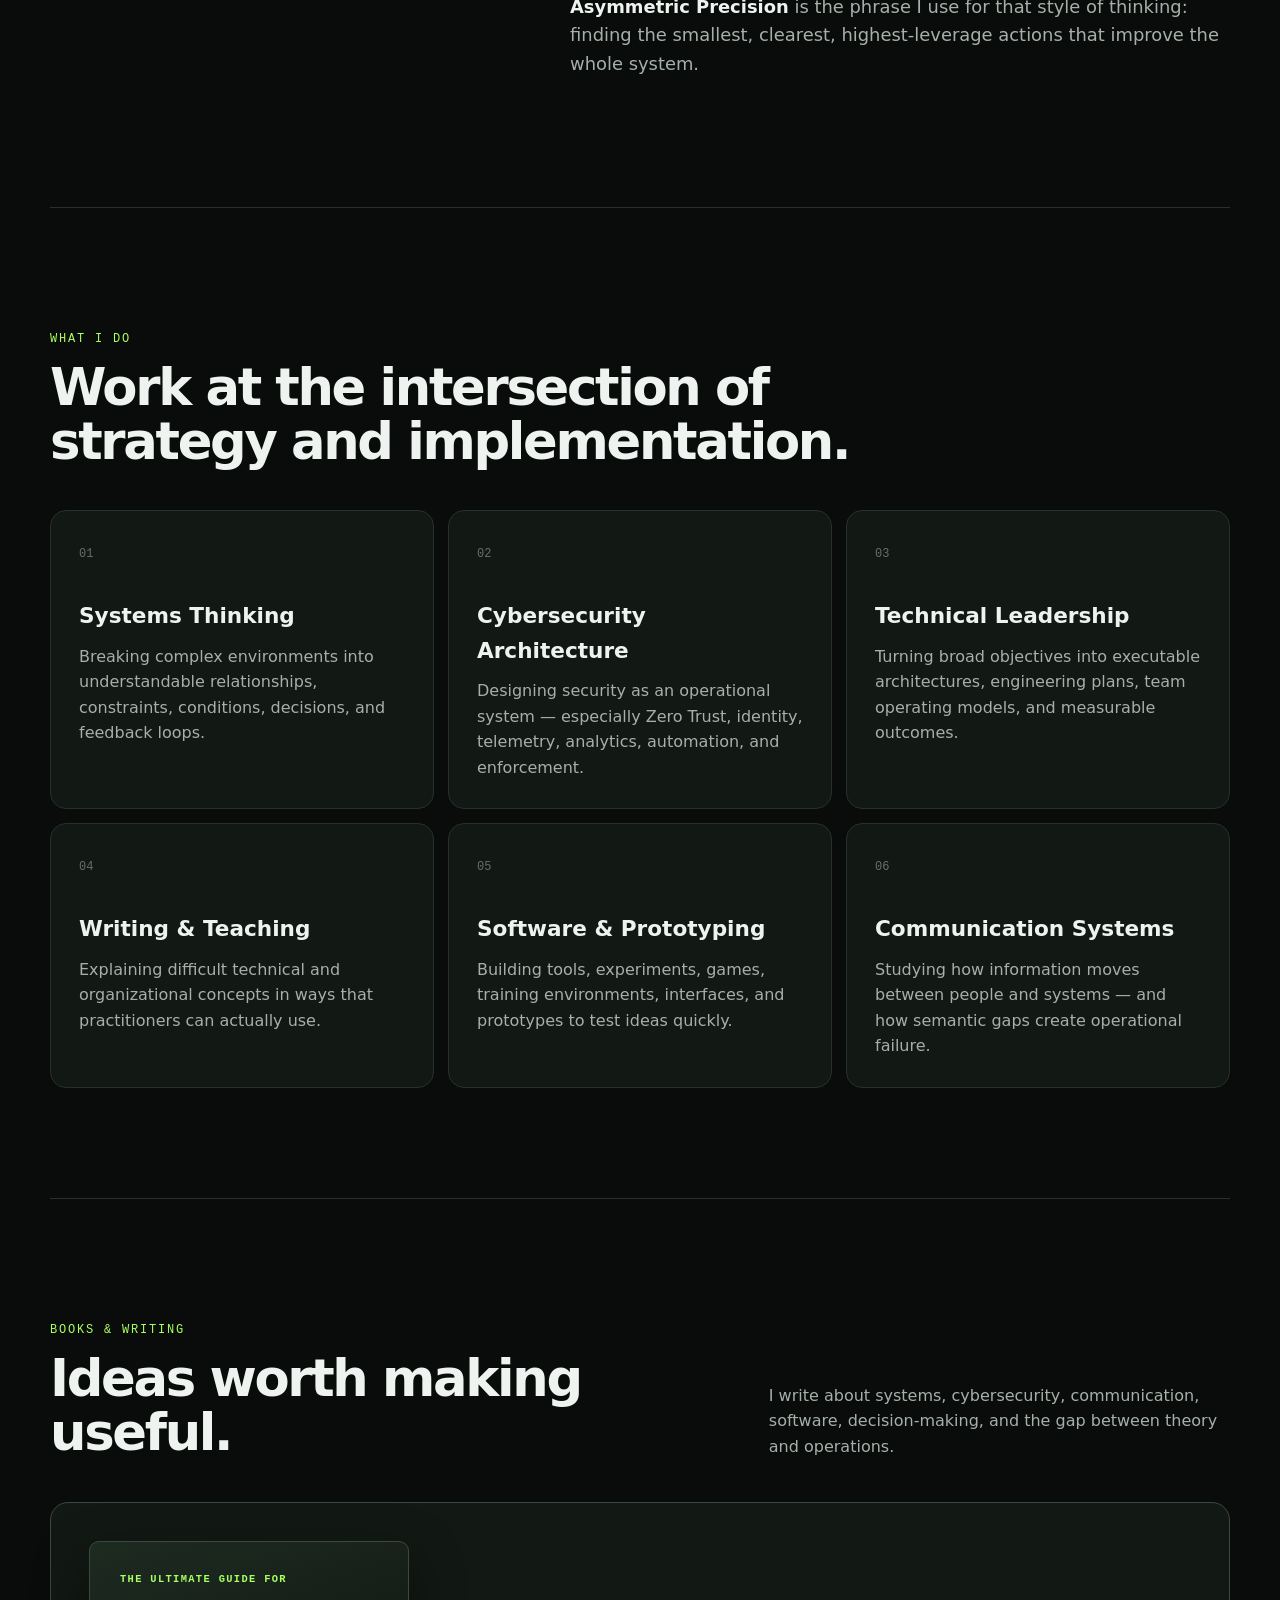
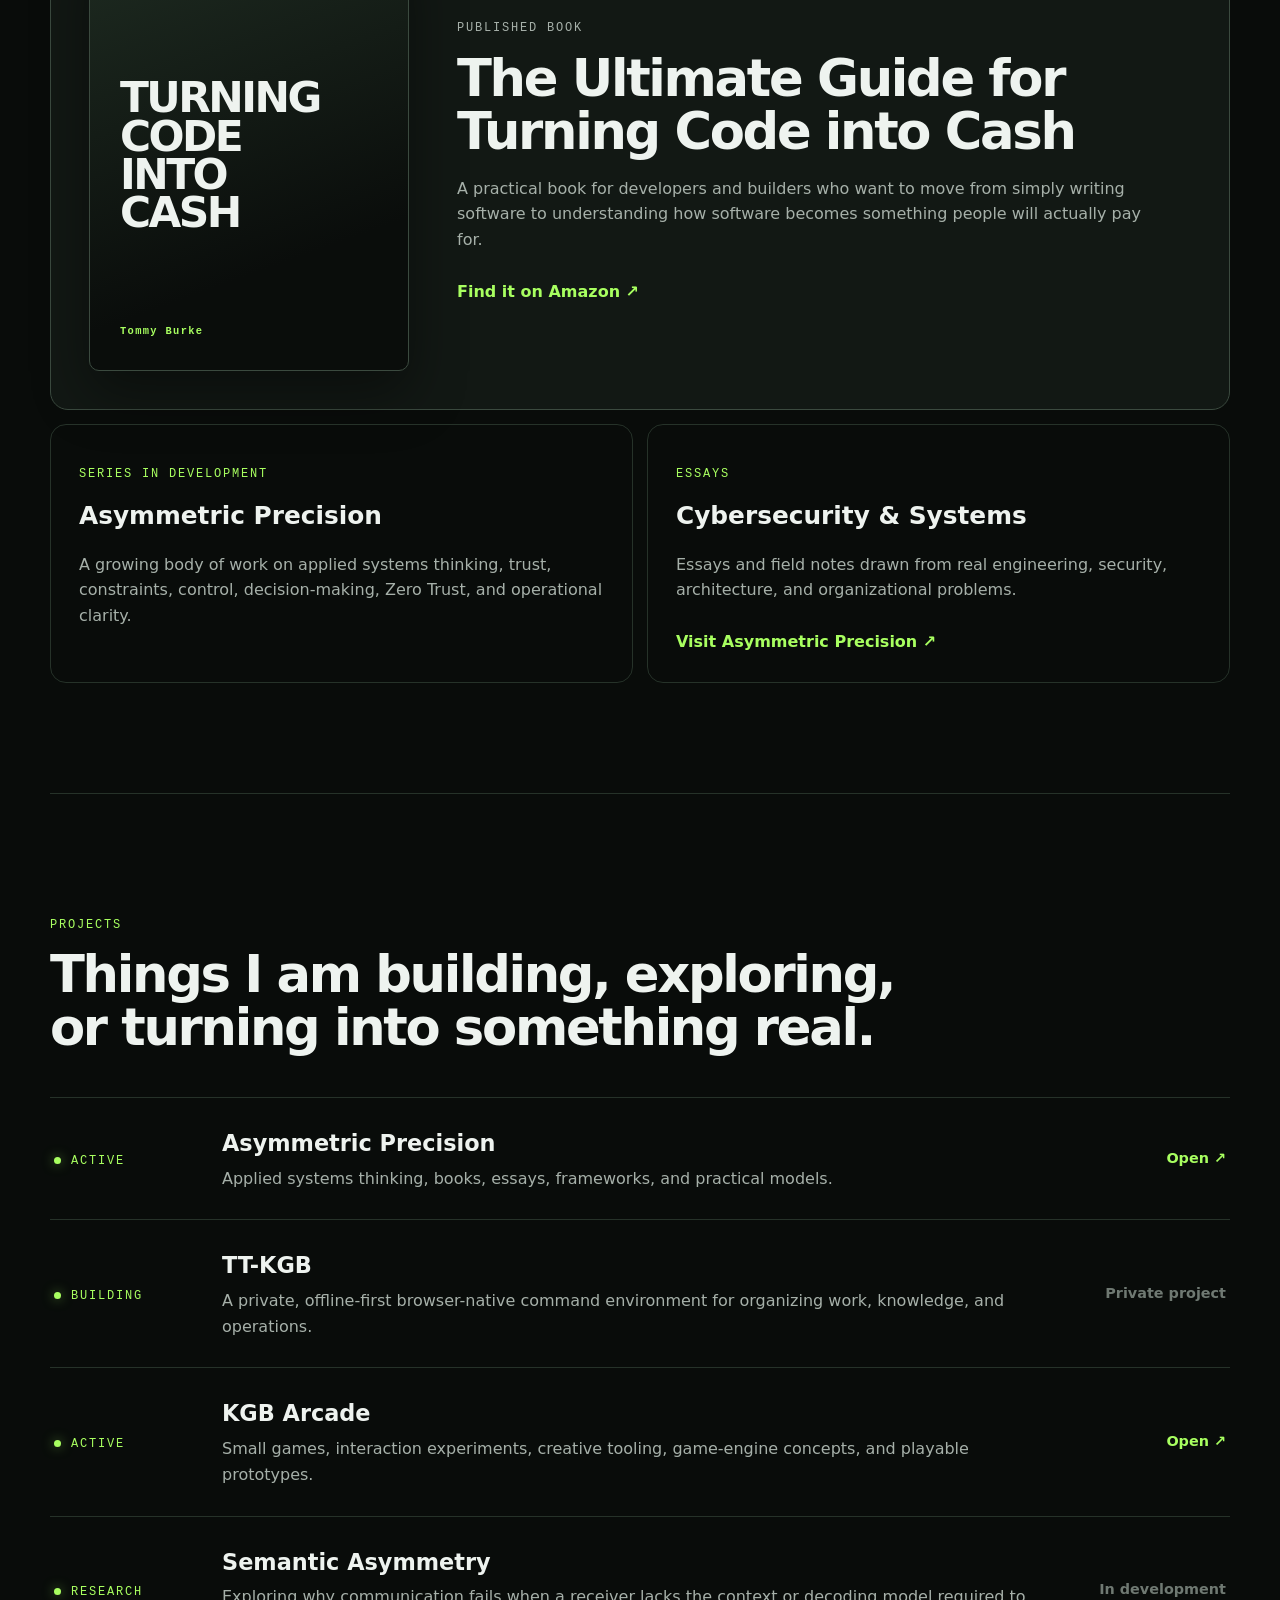
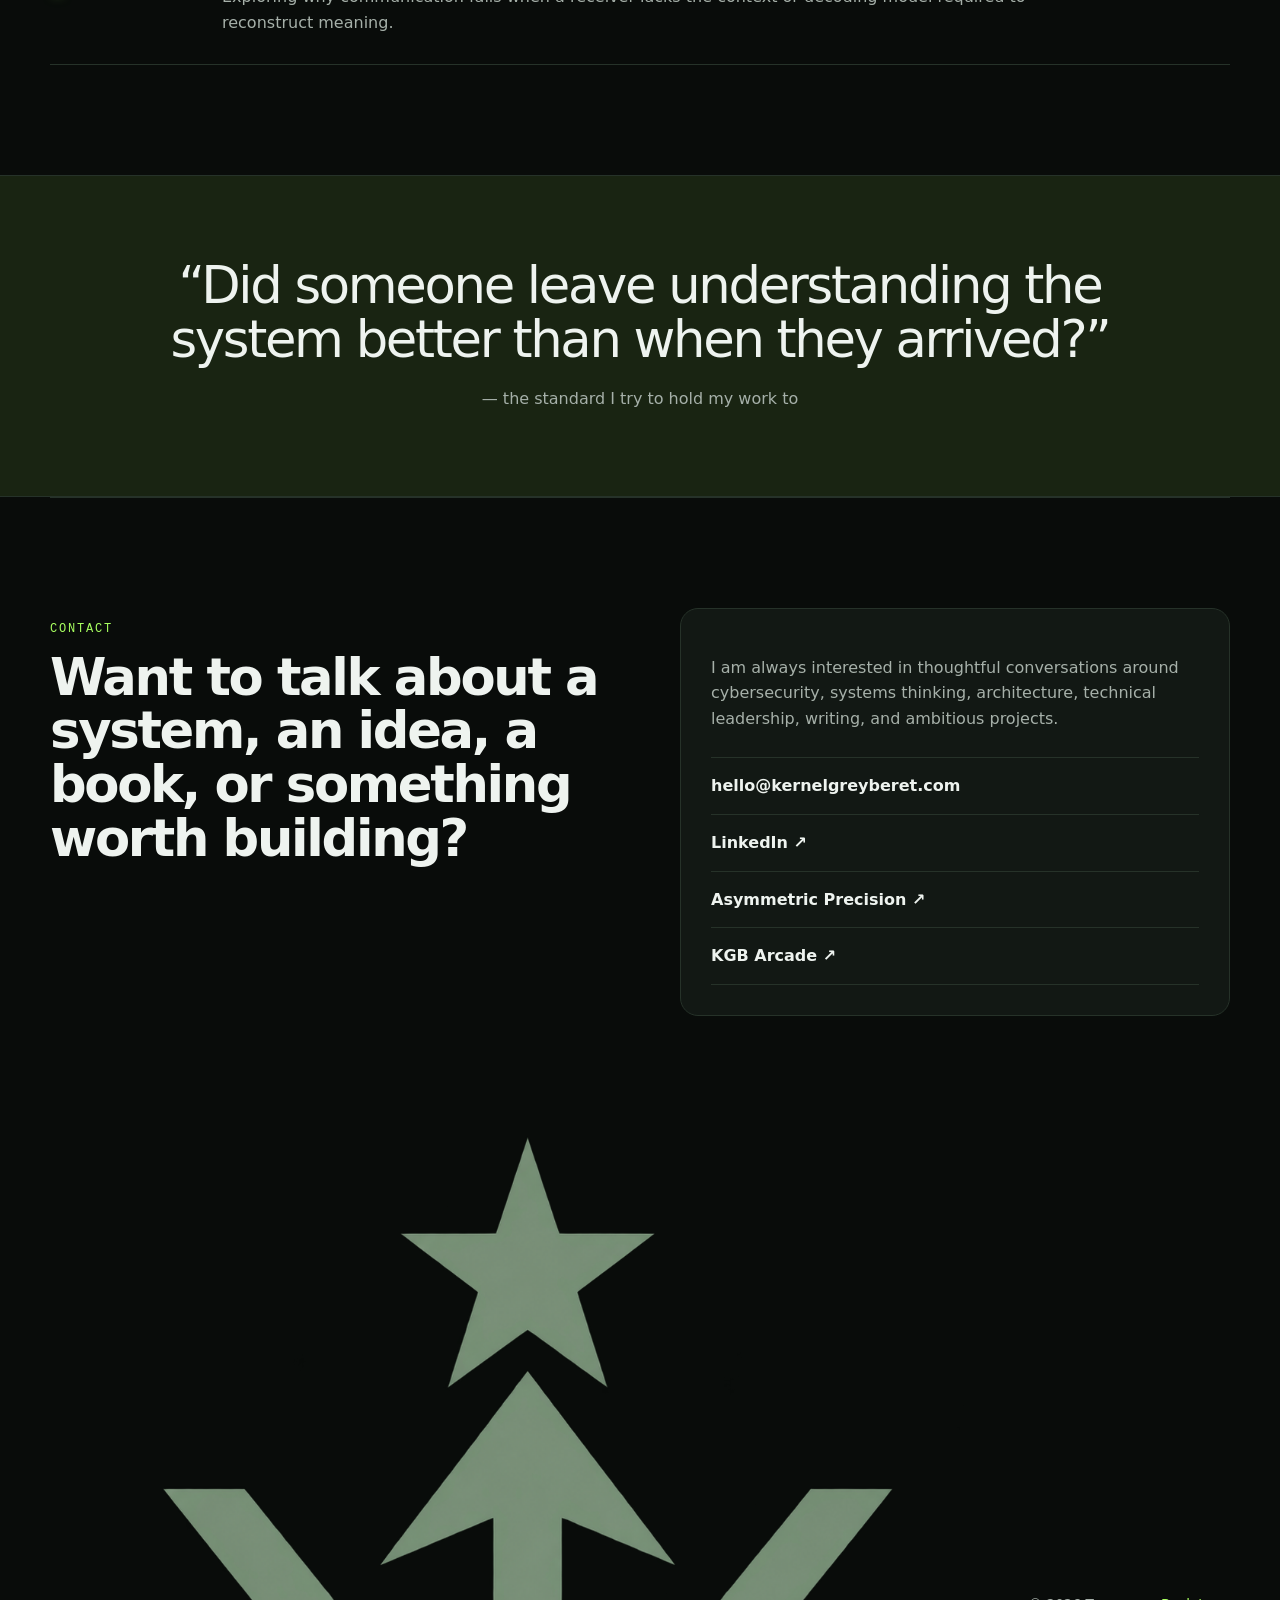
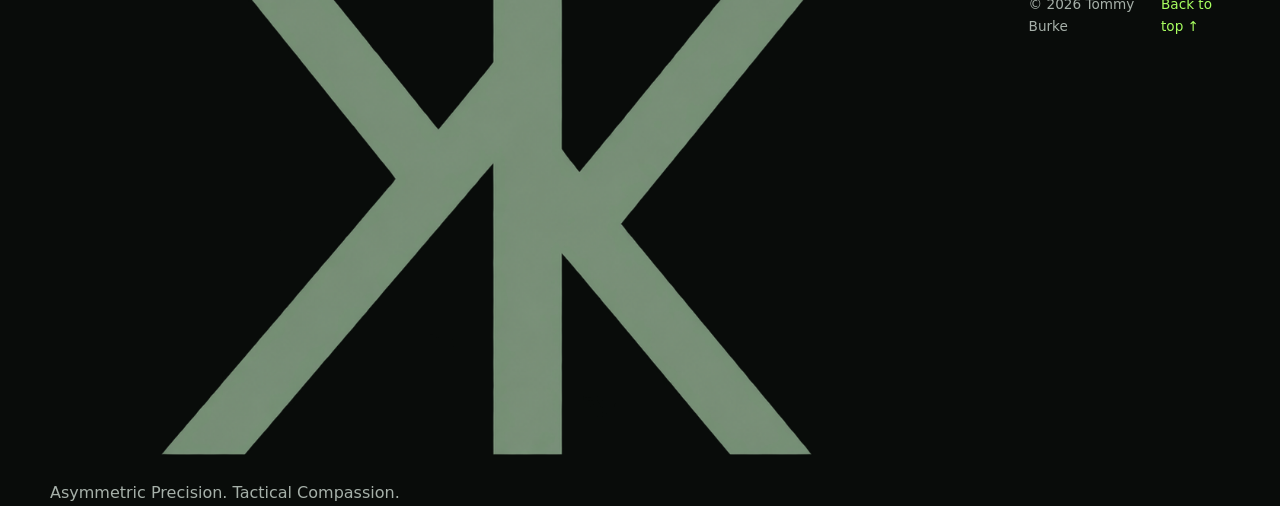
==== commit 9541efec: "Update index.html" ====
--- a/index.html
+++ b/index.html
@@ -10,7 +10,7 @@
   <meta property="og:type" content="website" />
   <meta property="og:url" content="https://kernelgreyberet.com/" />
   <title>Tommy Burke / KernelGreyBeret</title>
-  <link rel="icon" href="assets/favicon.svg" type="image/svg+xml" />
+  <link rel="icon" href="assets/favicon.png" type="image/png" />
   <link rel="stylesheet" href="assets/styles.css" />
   <script defer src="assets/script.js"></script>
 </head>
@@ -19,7 +19,7 @@
 
   <header class="site-header">
     <a class="brand" href="#top" aria-label="KernelGreyBeret home">
-      <span class="brand-mark">KGB</span>
+      <img src="assets/sislogo.png" alt="KernelGreyBeret logo" class="brand-mark">
       <span class="brand-copy">
         <strong>KernelGreyBeret</strong>
         <small>Tommy Burke</small>
@@ -243,9 +243,9 @@
   </main>
 
   <footer class="site-footer section-shell">
-    <div>
-      <strong>Tommy Burke / KernelGreyBeret</strong>
-      <p>Asymmetric Precision. Tactical Compassion.</p>
+    <div class="footer-brand">
+  <img src="assets/sislogo.png" alt="" class="footer-mark">
+  <span>Asymmetric Precision. Tactical Compassion.</span>
     </div>
     <div class="footer-right">
       <span>© <span id="year"></span> Tommy Burke</span>
